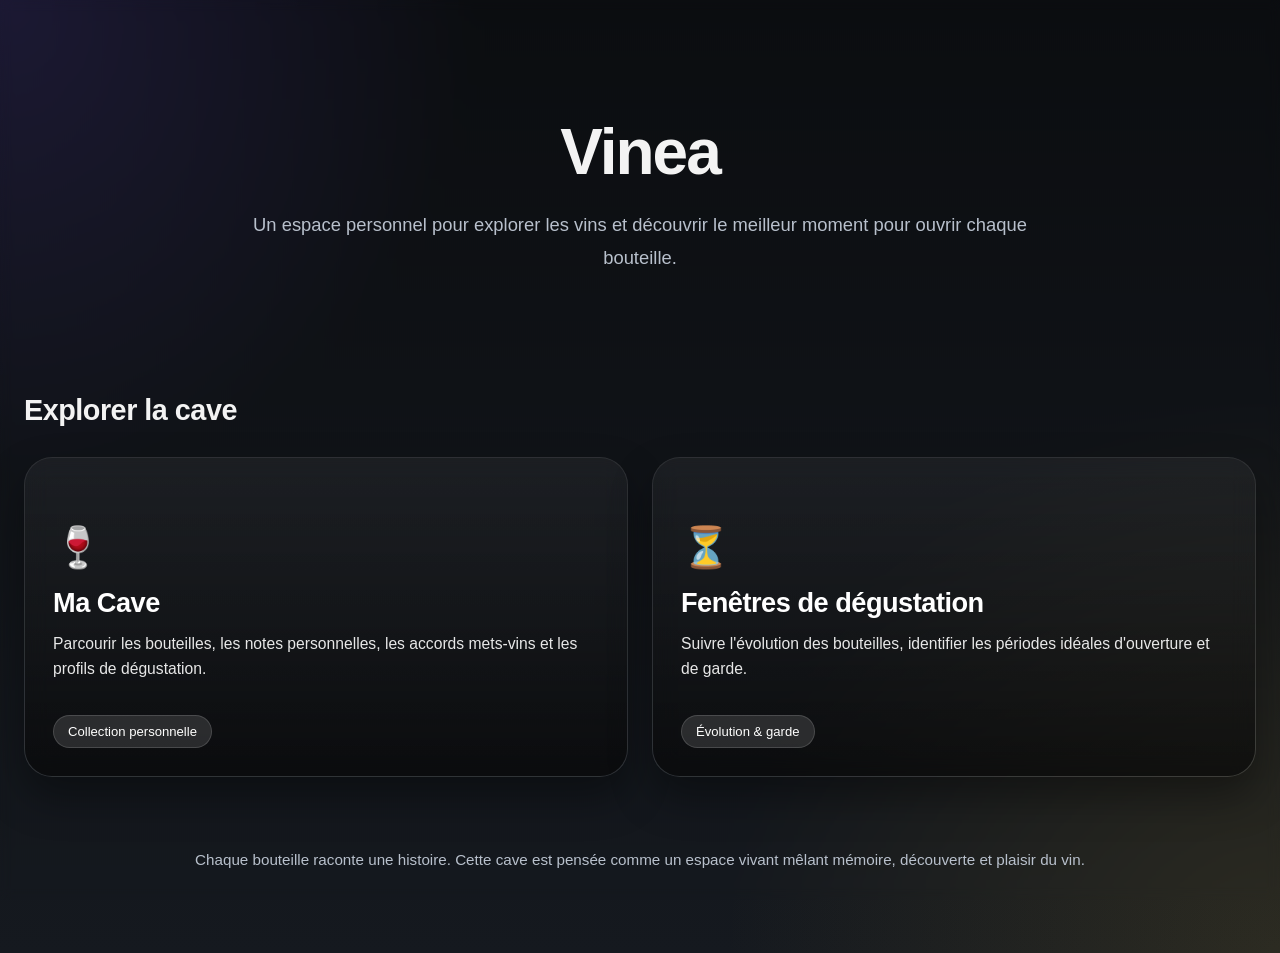
==== index.html @ 3aebd847 "Update index.html" ====
<!DOCTYPE html>
<html lang="fr">
<head>
  <meta charset="UTF-8" />
  <meta name="viewport" content="width=device-width, initial-scale=1.0" />
  <title>Accueil - Ma Cave</title>

  <style>
    :root {
      --bg: #0d0f12;
      --card: rgba(255,255,255,0.05);
      --border: rgba(255,255,255,0.08);
      --text: #f3f3f3;
      --muted: #b8c0cc;
      --gold: #d4af37;
      --shadow: rgba(0,0,0,0.35);
    }

    * {
      box-sizing: border-box;
    }

    body {
      margin: 0;
      font-family: Inter, Arial, sans-serif;
      background:
        radial-gradient(circle at top left, rgba(122, 92, 255, 0.15), transparent 30%),
        radial-gradient(circle at bottom right, rgba(212, 175, 55, 0.12), transparent 35%),
        linear-gradient(180deg, #0b0d10 0%, #15191f 100%);
      color: var(--text);
      min-height: 100vh;
      overflow-x: hidden;
    }

    .overlay {
      position: fixed;
      inset: 0;
      background: url('https://images.unsplash.com/photo-1516594915697-87eb3b1c14ea?q=80&w=1600&auto=format&fit=crop') center/cover;
      opacity: 0.08;
      z-index: -2;
    }

    .blur {
      position: fixed;
      inset: 0;
      backdrop-filter: blur(6px);
      z-index: -1;
    }

    .container {
      max-width: 1400px;
      margin: auto;
      padding: 40px 24px 80px;
    }

    .hero {
      text-align: center;
      padding: 80px 20px 50px;
    }

    .hero h1 {
      margin: 0;
      font-size: 4rem;
      font-weight: 800;
      letter-spacing: -2px;
      line-height: 1;
    }

    .hero h1 span {
      color: var(--gold);
    }

    .hero p {
      margin: 24px auto 0;
      max-width: 850px;
      color: var(--muted);
      font-size: 1.15rem;
      line-height: 1.8;
    }

    .stats {
      display: flex;
      justify-content: center;
      gap: 18px;
      flex-wrap: wrap;
      margin-top: 35px;
    }

    .stat-card {
      background: rgba(255,255,255,0.04);
      border: 1px solid var(--border);
      padding: 18px 24px;
      border-radius: 18px;
      min-width: 150px;
      backdrop-filter: blur(8px);
      box-shadow: 0 10px 30px var(--shadow);
    }

    .stat-number {
      font-size: 1.8rem;
      font-weight: 700;
      color: white;
    }

    .stat-label {
      margin-top: 6px;
      color: var(--muted);
      font-size: 0.92rem;
    }

    .section-title {
      margin: 70px 0 30px;
      font-size: 1.8rem;
      font-weight: 700;
      letter-spacing: -0.5px;
    }

    .cards-grid {
      display: grid;
      grid-template-columns: repeat(auto-fit, minmax(280px, 1fr));
      gap: 24px;
    }

    .card {
      position: relative;
      overflow: hidden;
      border-radius: 28px;
      padding: 28px;
      min-height: 320px;
      background: rgba(255,255,255,0.05);
      border: 1px solid rgba(255,255,255,0.08);
      backdrop-filter: blur(12px);
      text-decoration: none;
      color: white;
      transition: transform 0.25s ease, border 0.25s ease;
      box-shadow: 0 20px 40px rgba(0,0,0,0.35);
    }

    .card:hover {
      transform: translateY(-6px);
      border-color: rgba(212, 175, 55, 0.35);
    }

    .card::before {
      content: "";
      position: absolute;
      inset: 0;
      background: linear-gradient(180deg, transparent 0%, rgba(0,0,0,0.65) 100%);
      z-index: 1;
    }

    .card-image {
      position: absolute;
      inset: 0;
      background-size: cover;
      background-position: center;
      opacity: 0.75;
      transition: transform 0.4s ease;
    }

    .card:hover .card-image {
      transform: scale(1.05);
    }

    .card-content {
      position: relative;
      z-index: 2;
      height: 100%;
      display: flex;
      flex-direction: column;
      justify-content: flex-end;
    }

    .card-icon {
      font-size: 2.5rem;
      margin-bottom: 16px;
    }

    .card h2 {
      margin: 0;
      font-size: 1.7rem;
      font-weight: 700;
      letter-spacing: -0.5px;
    }

    .card p {
      margin-top: 12px;
      color: rgba(255,255,255,0.9);
      line-height: 1.6;
      font-size: 0.98rem;
    }

    .card-tag {
      display: inline-block;
      margin-top: 18px;
      padding: 8px 14px;
      border-radius: 999px;
      background: rgba(255,255,255,0.12);
      border: 1px solid rgba(255,255,255,0.15);
      font-size: 0.82rem;
      width: fit-content;
    }

    .footer {
      margin-top: 70px;
      text-align: center;
      color: var(--muted);
      font-size: 0.95rem;
      line-height: 1.7;
    }

    @media (max-width: 768px) {
      .hero {
        padding-top: 50px;
      }

      .hero h1 {
        font-size: 2.7rem;
      }

      .hero p {
        font-size: 1rem;
      }

      .card {
        min-height: 280px;
      }
    }
  </style>
</head>

<body>
  <div class="overlay"></div>
  <div class="blur"></div>

  <div class="container">
    <section class="hero">
      <h1>Vinea</span></h1>

      <p>
        Un espace personnel pour explorer les vins et découvrir le meilleur moment pour ouvrir chaque bouteille.
      </p>

    </section>

    <h2 class="section-title">Explorer la cave</h2>

    <section class="cards-grid">

      <a href="Ma cave.html" class="card">
        <div class="card-image" style="background-image: url('https://images.unsplash.com/photo-1510812431401-41d2bd2722f3?q=80&w=1400&auto=format&fit=crop');"></div>

        <div class="card-content">
          <div class="card-icon">🍷</div>
          <h2>Ma Cave</h2>
          <p>
            Parcourir les bouteilles, les notes personnelles,
            les accords mets-vins et les profils de dégustation.
          </p>

          <div class="card-tag">Collection personnelle</div>
        </div>
      </a>

      <a href="fenetrededégustation.html" class="card">
        <div class="card-image" style="background-image: url('https://images.unsplash.com/photo-1514362545857-3bc16c4c7d1b?q=80&w=1400&auto=format&fit=crop');"></div>

        <div class="card-content">
          <div class="card-icon">⏳</div>
          <h2>Fenêtres de dégustation</h2>
          <p>
            Suivre l'évolution des bouteilles,
            identifier les périodes idéales d'ouverture et de garde.
          </p>

          <div class="card-tag">Évolution & garde</div>
        </div>
      </a>

    </section>

    <div class="footer">
      Chaque bouteille raconte une histoire.
      Cette cave est pensée comme un espace vivant mêlant mémoire,
      découverte et plaisir du vin.
    </div>
  </div>
</body>
</html>
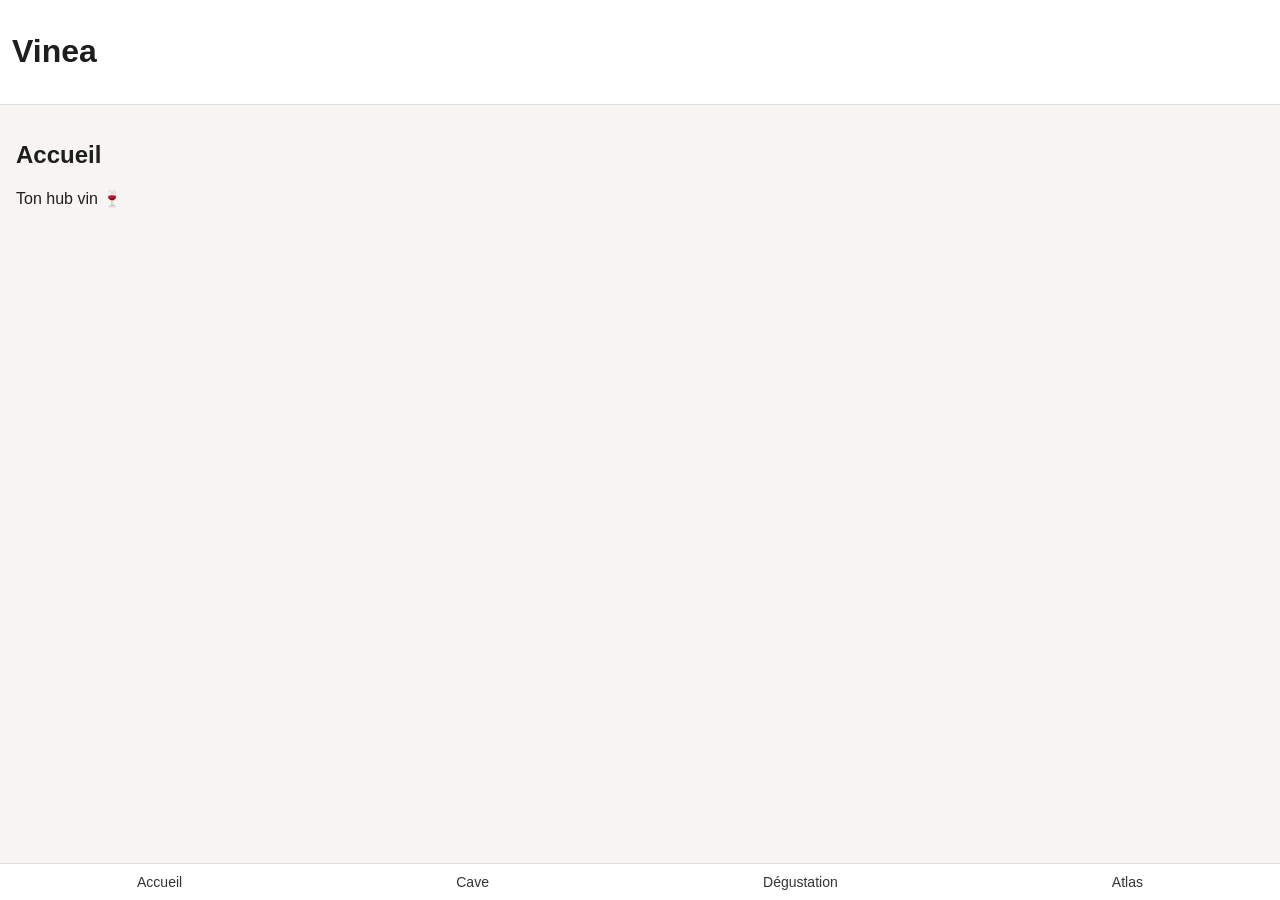
==== commit 651c35ef: "Revert "Update index.html" This reverts commit 3aebd847d71711c5d63f0c08a8d452db7e238798." ====
--- a/index.html
+++ b/index.html
@@ -2,288 +2,28 @@
 <html lang="fr">
 <head>
   <meta charset="UTF-8" />
-  <meta name="viewport" content="width=device-width, initial-scale=1.0" />
-  <title>Accueil - Ma Cave</title>
+  <meta name="viewport" content="width=device-width, initial-scale=1.0"/>
+  <title>Vinea</title>
+  <link rel="stylesheet" href="css/style.css">
+</head>
+<body>
 
-  <style>
-    :root {
-      --bg: #0d0f12;
-      --card: rgba(255,255,255,0.05);
-      --border: rgba(255,255,255,0.08);
-      --text: #f3f3f3;
-      --muted: #b8c0cc;
-      --gold: #d4af37;
-      --shadow: rgba(0,0,0,0.35);
-    }
+<header class="topbar">
+  <h1>Vinea</h1>
+</header>
 
-    * {
-      box-sizing: border-box;
-    }
+<nav class="bottom-nav">
+  <a href="index.html">Accueil</a>
+  <a href="cave.html">Cave</a>
+  <a href="degustation.html">Dégustation</a>
+  <a href="atlas/index.html">Atlas</a>
+</nav>
 
-    body {
-      margin: 0;
-      font-family: Inter, Arial, sans-serif;
-      background:
-        radial-gradient(circle at top left, rgba(122, 92, 255, 0.15), transparent 30%),
-        radial-gradient(circle at bottom right, rgba(212, 175, 55, 0.12), transparent 35%),
-        linear-gradient(180deg, #0b0d10 0%, #15191f 100%);
-      color: var(--text);
-      min-height: 100vh;
-      overflow-x: hidden;
-    }
+<main>
+  <h2>Accueil</h2>
+  <p>Ton hub vin 🍷</p>
+</main>
 
-    .overlay {
-      position: fixed;
-      inset: 0;
-      background: url('https://images.unsplash.com/photo-1516594915697-87eb3b1c14ea?q=80&w=1600&auto=format&fit=crop') center/cover;
-      opacity: 0.08;
-      z-index: -2;
-    }
-
-    .blur {
-      position: fixed;
-      inset: 0;
-      backdrop-filter: blur(6px);
-      z-index: -1;
-    }
-
-    .container {
-      max-width: 1400px;
-      margin: auto;
-      padding: 40px 24px 80px;
-    }
-
-    .hero {
-      text-align: center;
-      padding: 80px 20px 50px;
-    }
-
-    .hero h1 {
-      margin: 0;
-      font-size: 4rem;
-      font-weight: 800;
-      letter-spacing: -2px;
-      line-height: 1;
-    }
-
-    .hero h1 span {
-      color: var(--gold);
-    }
-
-    .hero p {
-      margin: 24px auto 0;
-      max-width: 850px;
-      color: var(--muted);
-      font-size: 1.15rem;
-      line-height: 1.8;
-    }
-
-    .stats {
-      display: flex;
-      justify-content: center;
-      gap: 18px;
-      flex-wrap: wrap;
-      margin-top: 35px;
-    }
-
-    .stat-card {
-      background: rgba(255,255,255,0.04);
-      border: 1px solid var(--border);
-      padding: 18px 24px;
-      border-radius: 18px;
-      min-width: 150px;
-      backdrop-filter: blur(8px);
-      box-shadow: 0 10px 30px var(--shadow);
-    }
-
-    .stat-number {
-      font-size: 1.8rem;
-      font-weight: 700;
-      color: white;
-    }
-
-    .stat-label {
-      margin-top: 6px;
-      color: var(--muted);
-      font-size: 0.92rem;
-    }
-
-    .section-title {
-      margin: 70px 0 30px;
-      font-size: 1.8rem;
-      font-weight: 700;
-      letter-spacing: -0.5px;
-    }
-
-    .cards-grid {
-      display: grid;
-      grid-template-columns: repeat(auto-fit, minmax(280px, 1fr));
-      gap: 24px;
-    }
-
-    .card {
-      position: relative;
-      overflow: hidden;
-      border-radius: 28px;
-      padding: 28px;
-      min-height: 320px;
-      background: rgba(255,255,255,0.05);
-      border: 1px solid rgba(255,255,255,0.08);
-      backdrop-filter: blur(12px);
-      text-decoration: none;
-      color: white;
-      transition: transform 0.25s ease, border 0.25s ease;
-      box-shadow: 0 20px 40px rgba(0,0,0,0.35);
-    }
-
-    .card:hover {
-      transform: translateY(-6px);
-      border-color: rgba(212, 175, 55, 0.35);
-    }
-
-    .card::before {
-      content: "";
-      position: absolute;
-      inset: 0;
-      background: linear-gradient(180deg, transparent 0%, rgba(0,0,0,0.65) 100%);
-      z-index: 1;
-    }
-
-    .card-image {
-      position: absolute;
-      inset: 0;
-      background-size: cover;
-      background-position: center;
-      opacity: 0.75;
-      transition: transform 0.4s ease;
-    }
-
-    .card:hover .card-image {
-      transform: scale(1.05);
-    }
-
-    .card-content {
-      position: relative;
-      z-index: 2;
-      height: 100%;
-      display: flex;
-      flex-direction: column;
-      justify-content: flex-end;
-    }
-
-    .card-icon {
-      font-size: 2.5rem;
-      margin-bottom: 16px;
-    }
-
-    .card h2 {
-      margin: 0;
-      font-size: 1.7rem;
-      font-weight: 700;
-      letter-spacing: -0.5px;
-    }
-
-    .card p {
-      margin-top: 12px;
-      color: rgba(255,255,255,0.9);
-      line-height: 1.6;
-      font-size: 0.98rem;
-    }
-
-    .card-tag {
-      display: inline-block;
-      margin-top: 18px;
-      padding: 8px 14px;
-      border-radius: 999px;
-      background: rgba(255,255,255,0.12);
-      border: 1px solid rgba(255,255,255,0.15);
-      font-size: 0.82rem;
-      width: fit-content;
-    }
-
-    .footer {
-      margin-top: 70px;
-      text-align: center;
-      color: var(--muted);
-      font-size: 0.95rem;
-      line-height: 1.7;
-    }
-
-    @media (max-width: 768px) {
-      .hero {
-        padding-top: 50px;
-      }
-
-      .hero h1 {
-        font-size: 2.7rem;
-      }
-
-      .hero p {
-        font-size: 1rem;
-      }
-
-      .card {
-        min-height: 280px;
-      }
-    }
-  </style>
-</head>
-
-<body>
-  <div class="overlay"></div>
-  <div class="blur"></div>
-
-  <div class="container">
-    <section class="hero">
-      <h1>Vinea</span></h1>
-
-      <p>
-        Un espace personnel pour explorer les vins et découvrir le meilleur moment pour ouvrir chaque bouteille.
-      </p>
-
-    </section>
-
-    <h2 class="section-title">Explorer la cave</h2>
-
-    <section class="cards-grid">
-
-      <a href="Ma cave.html" class="card">
-        <div class="card-image" style="background-image: url('https://images.unsplash.com/photo-1510812431401-41d2bd2722f3?q=80&w=1400&auto=format&fit=crop');"></div>
-
-        <div class="card-content">
-          <div class="card-icon">🍷</div>
-          <h2>Ma Cave</h2>
-          <p>
-            Parcourir les bouteilles, les notes personnelles,
-            les accords mets-vins et les profils de dégustation.
-          </p>
-
-          <div class="card-tag">Collection personnelle</div>
-        </div>
-      </a>
-
-      <a href="fenetrededégustation.html" class="card">
-        <div class="card-image" style="background-image: url('https://images.unsplash.com/photo-1514362545857-3bc16c4c7d1b?q=80&w=1400&auto=format&fit=crop');"></div>
-
-        <div class="card-content">
-          <div class="card-icon">⏳</div>
-          <h2>Fenêtres de dégustation</h2>
-          <p>
-            Suivre l'évolution des bouteilles,
-            identifier les périodes idéales d'ouverture et de garde.
-          </p>
-
-          <div class="card-tag">Évolution & garde</div>
-        </div>
-      </a>
-
-    </section>
-
-    <div class="footer">
-      Chaque bouteille raconte une histoire.
-      Cette cave est pensée comme un espace vivant mêlant mémoire,
-      découverte et plaisir du vin.
-    </div>
-  </div>
+<script src="js/app.js"></script>
 </body>
 </html>
--- a/css/style.css
+++ b/css/style.css
@@ -0,0 +1,42 @@
+body {
+  margin: 0;
+  font-family: Arial, sans-serif;
+  background: #f7f5f2;
+  color: #1e1e1e;
+  body.home { background: #f7f5f2; }
+body.cave { background: #f3f6f9; }
+body.degustation { background: #f8f3f0; }
+body.atlas { background: #f0f4f1; }
+}
+
+.topbar {
+  padding: 12px;
+  background: white;
+  border-bottom: 1px solid #ddd;
+  position: sticky;
+  top: 0;
+}
+
+main {
+  padding: 16px;
+  padding-bottom: 80px;
+}
+
+/* navigation mobile */
+.bottom-nav {
+  position: fixed;
+  bottom: 0;
+  left: 0;
+  right: 0;
+  background: white;
+  display: flex;
+  justify-content: space-around;
+  padding: 10px 0;
+  border-top: 1px solid #ddd;
+}
+
+.bottom-nav a {
+  text-decoration: none;
+  color: #333;
+  font-size: 14px;
+}
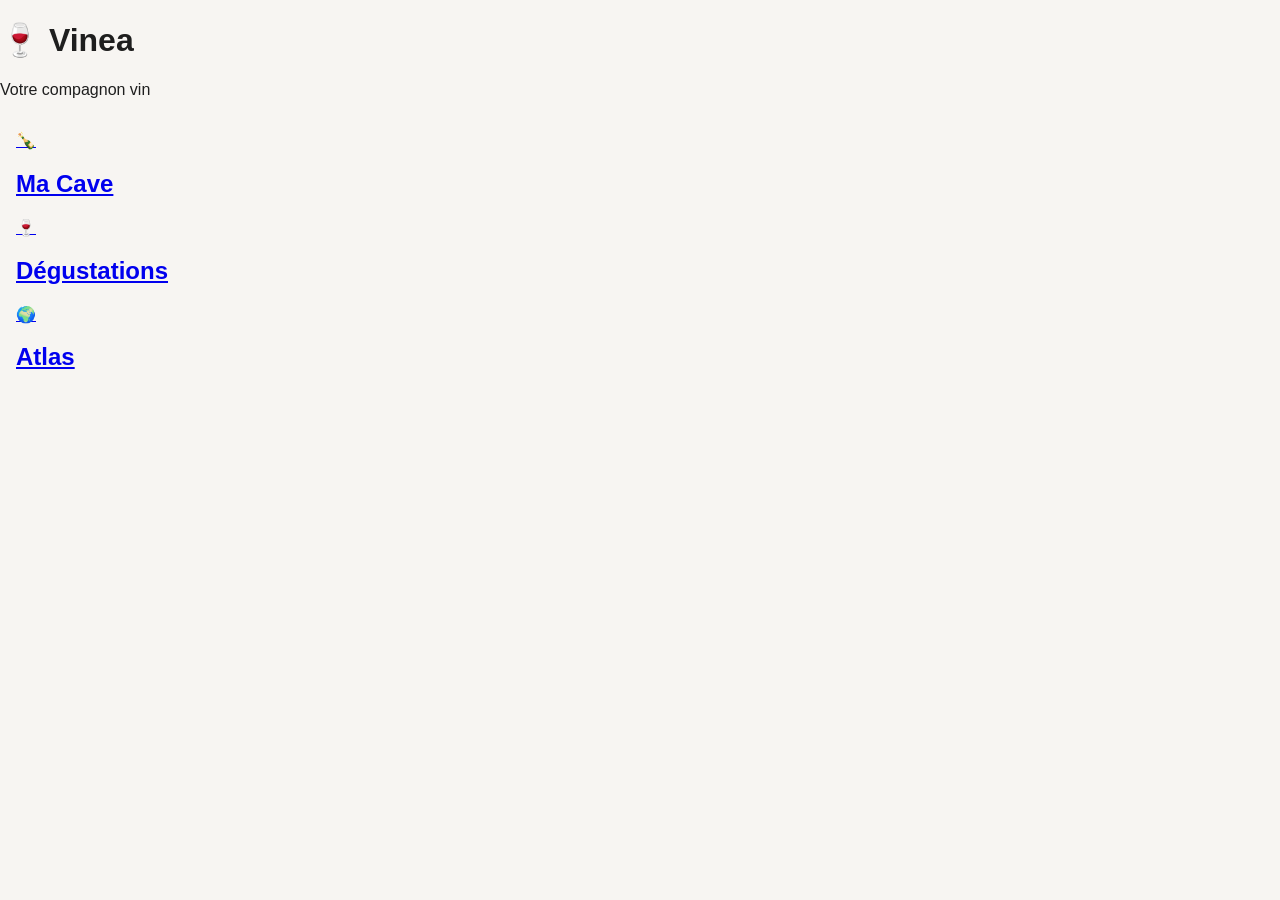
==== commit f916258d: "Update index.html" ====
--- a/index.html
+++ b/index.html
@@ -1,29 +1,49 @@
 <!DOCTYPE html>
 <html lang="fr">
 <head>
-  <meta charset="UTF-8" />
-  <meta name="viewport" content="width=device-width, initial-scale=1.0"/>
+  <meta charset="UTF-8">
+  <meta name="viewport" content="width=device-width, initial-scale=1.0">
   <title>Vinea</title>
   <link rel="stylesheet" href="css/style.css">
 </head>
 <body>
 
-<header class="topbar">
-  <h1>Vinea</h1>
-</header>
+<div class="home-container">
 
-<nav class="bottom-nav">
-  <a href="index.html">Accueil</a>
-  <a href="cave.html">Cave</a>
-  <a href="degustation.html">Dégustation</a>
-  <a href="atlas/index.html">Atlas</a>
-</nav>
+    <header class="hero">
+        <h1>🍷 Vinea</h1>
+        <p>Votre compagnon vin</p>
+    </header>
 
-<main>
-  <h2>Accueil</h2>
-  <p>Ton hub vin 🍷</p>
-</main>
+    <main class="menu-cards">
 
-<script src="js/app.js"></script>
+        <a href="cave.html" class="card cave">
+            <div class="overlay"></div>
+            <div class="content">
+                <span>🍾</span>
+                <h2>Ma Cave</h2>
+            </div>
+        </a>
+
+        <a href="degustation.html" class="card degustation">
+            <div class="overlay"></div>
+            <div class="content">
+                <span>🍷</span>
+                <h2>Dégustations</h2>
+            </div>
+        </a>
+
+        <a href="atlas/index.html" class="card atlas">
+            <div class="overlay"></div>
+            <div class="content">
+                <span>🌍</span>
+                <h2>Atlas</h2>
+            </div>
+        </a>
+
+    </main>
+
+</div>
+
 </body>
-</html>
+</html>
--- a/css/style.css
+++ b/css/style.css
@@ -3,10 +3,6 @@
   font-family: Arial, sans-serif;
   background: #f7f5f2;
   color: #1e1e1e;
-  body.home { background: #f7f5f2; }
-body.cave { background: #f3f6f9; }
-body.degustation { background: #f8f3f0; }
-body.atlas { background: #f0f4f1; }
 }
 
 .topbar {
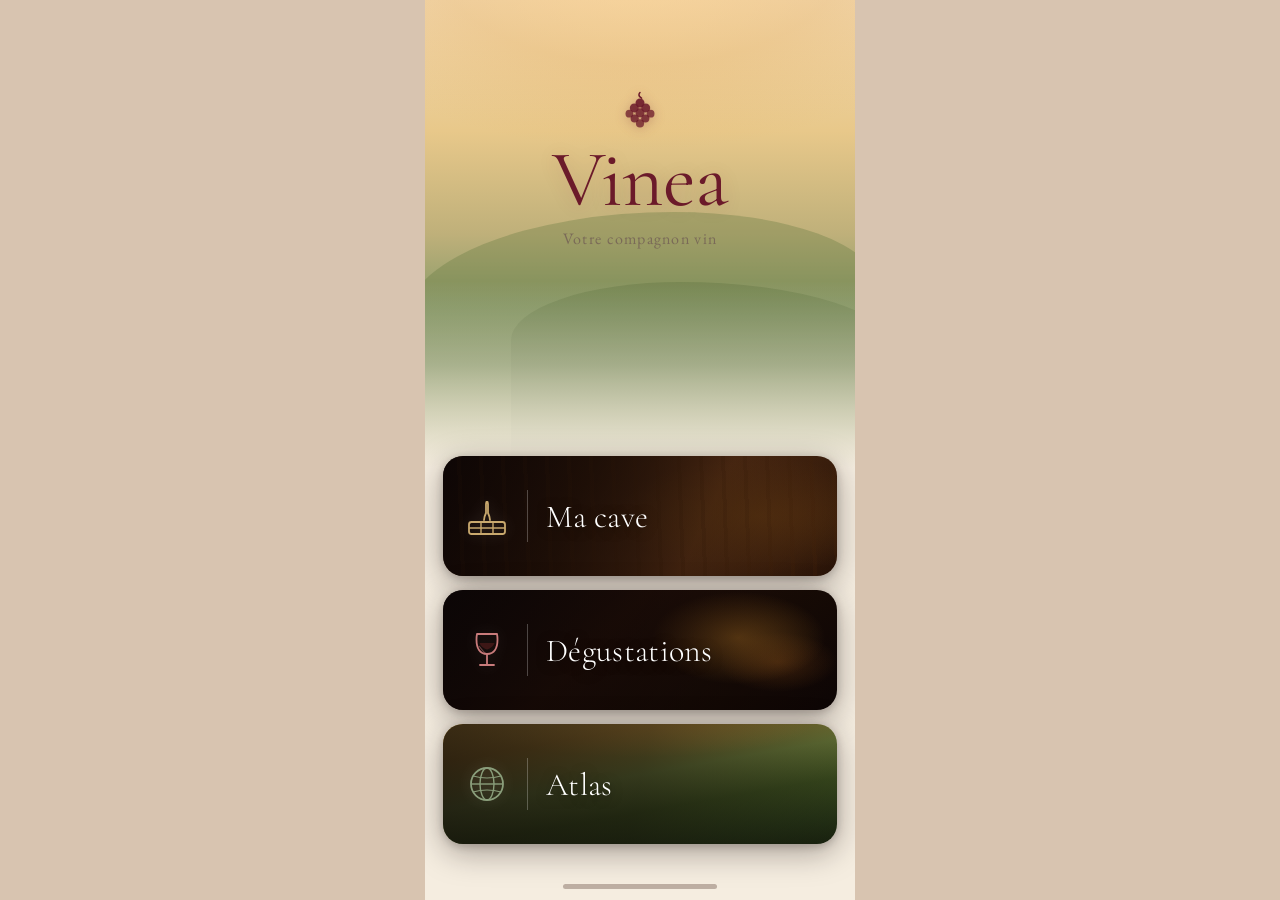
==== commit 5ff39fa5: "Rename vinea.html to index.html" ====
--- a/index.html
+++ b/index.html
@@ -1,49 +1,420 @@
 <!DOCTYPE html>
 <html lang="fr">
 <head>
-  <meta charset="UTF-8">
-  <meta name="viewport" content="width=device-width, initial-scale=1.0">
-  <title>Vinea</title>
-  <link rel="stylesheet" href="css/style.css">
+  <meta charset="UTF-8" />
+  <meta name="viewport" content="width=device-width, initial-scale=1.0, maximum-scale=1.0" />
+  <title>Vinea – Votre compagnon vin</title>
+  <link rel="preconnect" href="https://fonts.googleapis.com" />
+  <link rel="preconnect" href="https://fonts.gstatic.com" crossorigin />
+  <link href="https://fonts.googleapis.com/css2?family=Cormorant+Garamond:ital,wght@0,300;0,400;0,600;1,300;1,400&family=EB+Garamond:wght@400;500&display=swap" rel="stylesheet" />
+
+  <style>
+    *, *::before, *::after {
+      box-sizing: border-box;
+      margin: 0;
+      padding: 0;
+    }
+
+    :root {
+      --burgundy:   #6B1A2A;
+      --burgundy-light: #8B2540;
+      --gold:       #C9A96E;
+      --rose:       #C97B7B;
+      --sage:       #8A9E7B;
+      --cream:      #F5EDE0;
+      --dark:       #1A0D0D;
+      --card-bg:    rgba(20, 10, 10, 0.82);
+    }
+
+    html, body {
+      height: 100%;
+      font-family: 'EB Garamond', Georgia, serif;
+      background: var(--cream);
+      overflow-x: hidden;
+    }
+
+    /* ── PHONE WRAPPER (desktop centering) ── */
+    body {
+      display: flex;
+      justify-content: center;
+      align-items: flex-start;
+      background: #d8c4b0;
+      min-height: 100vh;
+    }
+
+    .phone {
+      position: relative;
+      width: 100%;
+      max-width: 430px;
+      min-height: 100svh;
+      overflow: hidden;
+      background: var(--cream);
+    }
+
+    /* ── HERO BACKGROUND ── */
+    .hero {
+      position: relative;
+      width: 100%;
+      height: 52vh;
+      min-height: 280px;
+      overflow: hidden;
+    }
+
+    .hero-bg {
+      position: absolute;
+      inset: 0;
+      background:
+        /* warm gradient sky */
+        radial-gradient(ellipse 120% 60% at 50% -10%,
+          rgba(255,210,140,0.55) 0%,
+          rgba(230,170,90,0.25) 40%,
+          transparent 70%),
+        /* vineyard hills silhouette layer */
+        linear-gradient(
+          180deg,
+          #F2D9B0 0%,
+          #E8C88A 28%,
+          #BFB07A 50%,
+          #8B9C6A 65%,
+          #6E8550 78%,
+          #93A068 88%,
+          #B5BB7E 100%
+        );
+      animation: breathe 8s ease-in-out infinite alternate;
+    }
+
+    @keyframes breathe {
+      from { filter: brightness(1); }
+      to   { filter: brightness(1.05) saturate(1.08); }
+    }
+
+    /* rolling hill shapes */
+    .hero-bg::before {
+      content: '';
+      position: absolute;
+      bottom: -1px;
+      left: -5%;
+      width: 110%;
+      height: 55%;
+      background: rgba(100,120,65,0.35);
+      border-radius: 80% 60% 0 0 / 60% 40% 0 0;
+    }
+
+    .hero-bg::after {
+      content: '';
+      position: absolute;
+      bottom: -1px;
+      left: 20%;
+      width: 90%;
+      height: 40%;
+      background: rgba(80,100,50,0.28);
+      border-radius: 70% 90% 0 0 / 50% 60% 0 0;
+    }
+
+    /* fade into page */
+    .hero-fade {
+      position: absolute;
+      bottom: 0;
+      left: 0;
+      width: 100%;
+      height: 40%;
+      background: linear-gradient(to bottom, transparent, var(--cream));
+      pointer-events: none;
+    }
+
+    /* ── BRANDING ── */
+    .brand {
+      position: relative;
+      z-index: 2;
+      display: flex;
+      flex-direction: column;
+      align-items: center;
+      padding-top: 10vh;
+      gap: 6px;
+      animation: fadeDown 0.9s ease both;
+    }
+
+    @keyframes fadeDown {
+      from { opacity: 0; transform: translateY(-18px); }
+      to   { opacity: 1; transform: translateY(0); }
+    }
+
+    .grape-icon {
+      width: 44px;
+      height: 44px;
+      color: var(--burgundy);
+      filter: drop-shadow(0 2px 6px rgba(107,26,42,0.3));
+    }
+
+    .brand-name {
+      font-family: 'Cormorant Garamond', Georgia, serif;
+      font-size: clamp(3.2rem, 13vw, 5rem);
+      font-weight: 400;
+      color: var(--burgundy);
+      letter-spacing: -0.01em;
+      line-height: 1;
+      text-shadow: 0 2px 20px rgba(107,26,42,0.15);
+    }
+
+    .brand-sub {
+      font-family: 'EB Garamond', Georgia, serif;
+      font-size: clamp(0.85rem, 3.5vw, 1rem);
+      font-weight: 400;
+      color: #7A6A58;
+      letter-spacing: 0.08em;
+      margin-top: 2px;
+    }
+
+    /* ── CARDS SECTION ── */
+    .cards {
+      position: relative;
+      z-index: 3;
+      padding: 8px 18px 40px;
+      display: flex;
+      flex-direction: column;
+      gap: 14px;
+      margin-top: -20px;
+    }
+
+    .card {
+      position: relative;
+      border-radius: 20px;
+      overflow: hidden;
+      height: 120px;
+      cursor: pointer;
+      transform: translateY(30px);
+      opacity: 0;
+      animation: slideUp 0.7s ease forwards;
+      box-shadow:
+        0 8px 32px rgba(20,8,8,0.35),
+        0 2px 8px rgba(20,8,8,0.2);
+      transition: transform 0.25s ease, box-shadow 0.25s ease;
+    }
+
+    .card:nth-child(1) { animation-delay: 0.25s; }
+    .card:nth-child(2) { animation-delay: 0.4s; }
+    .card:nth-child(3) { animation-delay: 0.55s; }
+
+    @keyframes slideUp {
+      to { opacity: 1; transform: translateY(0); }
+    }
+
+    .card:active {
+      transform: scale(0.97);
+      box-shadow: 0 4px 16px rgba(20,8,8,0.45);
+    }
+
+    /* photo-like atmospheric backgrounds */
+    .card-bg {
+      position: absolute;
+      inset: 0;
+      background-size: cover;
+      background-position: center;
+      transition: transform 0.5s ease;
+    }
+    .card:hover .card-bg { transform: scale(1.04); }
+
+    /* card 1 – cave/cellar: dark warm bottles */
+    .card-1 .card-bg {
+      background:
+        radial-gradient(ellipse 60% 80% at 80% 50%, rgba(120,70,20,0.6) 0%, transparent 60%),
+        linear-gradient(115deg, #1A0A05 0%, #3D1E0A 35%, #6B3A18 65%, #2C1508 100%);
+    }
+    .card-1 .card-bg::after {
+      content: '';
+      position: absolute;
+      inset: 0;
+      background: repeating-linear-gradient(
+        88deg,
+        transparent 0px, transparent 18px,
+        rgba(80,40,10,0.25) 18px, rgba(80,40,10,0.25) 22px
+      );
+    }
+
+    /* card 2 – dégustations: candlelit ambiance */
+    .card-2 .card-bg {
+      background:
+        radial-gradient(ellipse 40% 70% at 75% 40%, rgba(200,130,40,0.55) 0%, transparent 55%),
+        radial-gradient(ellipse 30% 50% at 85% 60%, rgba(180,100,30,0.35) 0%, transparent 50%),
+        linear-gradient(135deg, #100808 0%, #2A1208 40%, #1A0C05 70%, #0D0505 100%);
+    }
+
+    /* card 3 – atlas: vineyard landscape dusk */
+    .card-3 .card-bg {
+      background:
+        radial-gradient(ellipse 80% 50% at 50% 0%, rgba(200,155,70,0.5) 0%, transparent 55%),
+        linear-gradient(170deg, #C49A40 0%, #9B7A30 20%, #6A7A3A 45%, #3D5020 65%, #283818 85%, #1A2510 100%);
+    }
+
+    /* dark overlay for text legibility */
+    .card-overlay {
+      position: absolute;
+      inset: 0;
+      background: linear-gradient(
+        100deg,
+        rgba(10,5,5,0.75) 0%,
+        rgba(10,5,5,0.55) 50%,
+        rgba(10,5,5,0.15) 100%
+      );
+    }
+
+    /* card content */
+    .card-content {
+      position: relative;
+      z-index: 2;
+      display: flex;
+      align-items: center;
+      height: 100%;
+      padding: 0 22px;
+      gap: 18px;
+    }
+
+    .card-icon {
+      width: 44px;
+      height: 44px;
+      flex-shrink: 0;
+      filter: drop-shadow(0 0 8px rgba(255,255,255,0.15));
+    }
+
+    .card-divider {
+      width: 1px;
+      height: 52px;
+      background: rgba(255,255,255,0.25);
+      flex-shrink: 0;
+    }
+
+    .card-label {
+      font-family: 'Cormorant Garamond', Georgia, serif;
+      font-size: clamp(1.6rem, 6vw, 2rem);
+      font-weight: 300;
+      color: #fff;
+      letter-spacing: 0.01em;
+      text-shadow: 0 2px 12px rgba(0,0,0,0.5);
+    }
+
+    /* ── HOME INDICATOR ── */
+    .home-bar {
+      position: relative;
+      z-index: 10;
+      width: 100%;
+      display: flex;
+      justify-content: center;
+      padding-bottom: 10px;
+    }
+    .home-bar span {
+      display: block;
+      width: 36%;
+      height: 5px;
+      border-radius: 3px;
+      background: rgba(60,30,20,0.3);
+    }
+
+    /* ── RESPONSIVE: full-bleed on real mobile ── */
+    @media (max-width: 430px) {
+      body { background: var(--cream); }
+      .phone { max-width: 100%; }
+    }
+  </style>
 </head>
 <body>
-
-<div class="home-container">
-
-    <header class="hero">
-        <h1>🍷 Vinea</h1>
-        <p>Votre compagnon vin</p>
-    </header>
-
-    <main class="menu-cards">
-
-        <a href="cave.html" class="card cave">
-            <div class="overlay"></div>
-            <div class="content">
-                <span>🍾</span>
-                <h2>Ma Cave</h2>
-            </div>
-        </a>
-
-        <a href="degustation.html" class="card degustation">
-            <div class="overlay"></div>
-            <div class="content">
-                <span>🍷</span>
-                <h2>Dégustations</h2>
-            </div>
-        </a>
-
-        <a href="atlas/index.html" class="card atlas">
-            <div class="overlay"></div>
-            <div class="content">
-                <span>🌍</span>
-                <h2>Atlas</h2>
-            </div>
-        </a>
-
-    </main>
+<div class="phone">
+
+  <!-- HERO -->
+  <div class="hero">
+    <div class="hero-bg"></div>
+    <div class="hero-fade"></div>
+
+    <!-- Branding -->
+    <div class="brand">
+      <!-- Grape SVG icon -->
+      <svg class="grape-icon" viewBox="0 0 48 54" fill="none" xmlns="http://www.w3.org/2000/svg">
+        <!-- stem -->
+        <path d="M24 3 C24 3, 20 7, 26 10" stroke="currentColor" stroke-width="1.8" stroke-linecap="round" fill="none"/>
+        <!-- grapes cluster -->
+        <circle cx="24" cy="16" r="5.5" fill="currentColor" opacity="0.9"/>
+        <circle cx="17" cy="22" r="5.5" fill="currentColor" opacity="0.85"/>
+        <circle cx="31" cy="22" r="5.5" fill="currentColor" opacity="0.85"/>
+        <circle cx="24" cy="28" r="5.5" fill="currentColor" opacity="0.8"/>
+        <circle cx="11" cy="29" r="4.8" fill="currentColor" opacity="0.75"/>
+        <circle cx="37" cy="29" r="4.8" fill="currentColor" opacity="0.75"/>
+        <circle cx="17.5" cy="35" r="5" fill="currentColor" opacity="0.8"/>
+        <circle cx="30.5" cy="35" r="5" fill="currentColor" opacity="0.8"/>
+        <circle cx="24" cy="41" r="5" fill="currentColor" opacity="0.75"/>
+      </svg>
+
+      <span class="brand-name">Vinea</span>
+      <span class="brand-sub">Votre compagnon vin</span>
+    </div>
+  </div>
+
+  <!-- CARDS -->
+  <div class="cards">
+
+    <!-- Ma cave -->
+    <div class="card card-1">
+      <div class="card-bg"></div>
+      <div class="card-overlay"></div>
+      <div class="card-content">
+        <!-- Wine crate / bottles icon -->
+        <svg class="card-icon" viewBox="0 0 44 44" fill="none" xmlns="http://www.w3.org/2000/svg">
+          <rect x="4" y="28" width="36" height="12" rx="2.5" stroke="#C9A96E" stroke-width="1.8"/>
+          <line x1="4" y1="34" x2="40" y2="34" stroke="#C9A96E" stroke-width="1.4"/>
+          <line x1="16" y1="28" x2="16" y2="40" stroke="#C9A96E" stroke-width="1.4"/>
+          <line x1="28" y1="28" x2="28" y2="40" stroke="#C9A96E" stroke-width="1.4"/>
+          <!-- bottle -->
+          <path d="M19 26 C19 23 20 21 21 19 L21 10 C21 9 22 8.5 22 8.5 C22 8.5 23 9 23 10 L23 19 C24 21 25 23 25 26"
+            stroke="#C9A96E" stroke-width="1.8" stroke-linecap="round" fill="none"/>
+          <rect x="20.5" y="7" width="3" height="3" rx="1" fill="#C9A96E"/>
+        </svg>
+        <div class="card-divider"></div>
+        <span class="card-label">Ma cave</span>
+      </div>
+    </div>
+
+    <!-- Dégustations -->
+    <div class="card card-2">
+      <div class="card-bg"></div>
+      <div class="card-overlay"></div>
+      <div class="card-content">
+        <!-- Wine glass icon -->
+        <svg class="card-icon" viewBox="0 0 44 44" fill="none" xmlns="http://www.w3.org/2000/svg">
+          <path d="M12 6 C12 6, 10 16, 14 22 C16 25, 20 26, 22 26 C24 26, 28 25, 30 22 C34 16, 32 6, 32 6 Z"
+            stroke="#C97B7B" stroke-width="1.8" fill="none" stroke-linejoin="round"/>
+          <path d="M14 18 C14 18, 20 26, 22 26" stroke="#C97B7B" stroke-width="1.2" opacity="0.5"/>
+          <line x1="22" y1="26" x2="22" y2="37" stroke="#C97B7B" stroke-width="1.8"/>
+          <line x1="15" y1="37" x2="29" y2="37" stroke="#C97B7B" stroke-width="1.8" stroke-linecap="round"/>
+          <!-- wine fill hint -->
+          <path d="M14.5 15 C14.5 15, 16 20, 22 21.5 C28 20, 29.5 15, 29.5 15"
+            fill="rgba(180,50,50,0.25)" stroke="none"/>
+        </svg>
+        <div class="card-divider"></div>
+        <span class="card-label">Dégustations</span>
+      </div>
+    </div>
+
+    <!-- Atlas -->
+    <div class="card card-3">
+      <div class="card-bg"></div>
+      <div class="card-overlay"></div>
+      <div class="card-content">
+        <!-- Globe / atlas icon -->
+        <svg class="card-icon" viewBox="0 0 44 44" fill="none" xmlns="http://www.w3.org/2000/svg">
+          <circle cx="22" cy="22" r="16" stroke="#8A9E7B" stroke-width="1.8"/>
+          <ellipse cx="22" cy="22" rx="7" ry="16" stroke="#8A9E7B" stroke-width="1.4"/>
+          <line x1="6" y1="22" x2="38" y2="22" stroke="#8A9E7B" stroke-width="1.4"/>
+          <path d="M8 14 Q22 18 36 14" stroke="#8A9E7B" stroke-width="1.2" fill="none"/>
+          <path d="M8 30 Q22 26 36 30" stroke="#8A9E7B" stroke-width="1.2" fill="none"/>
+        </svg>
+        <div class="card-divider"></div>
+        <span class="card-label">Atlas</span>
+      </div>
+    </div>
+
+  </div>
+
+  <!-- HOME INDICATOR -->
+  <div class="home-bar"><span></span></div>
 
 </div>
-
 </body>
-</html>+</html>
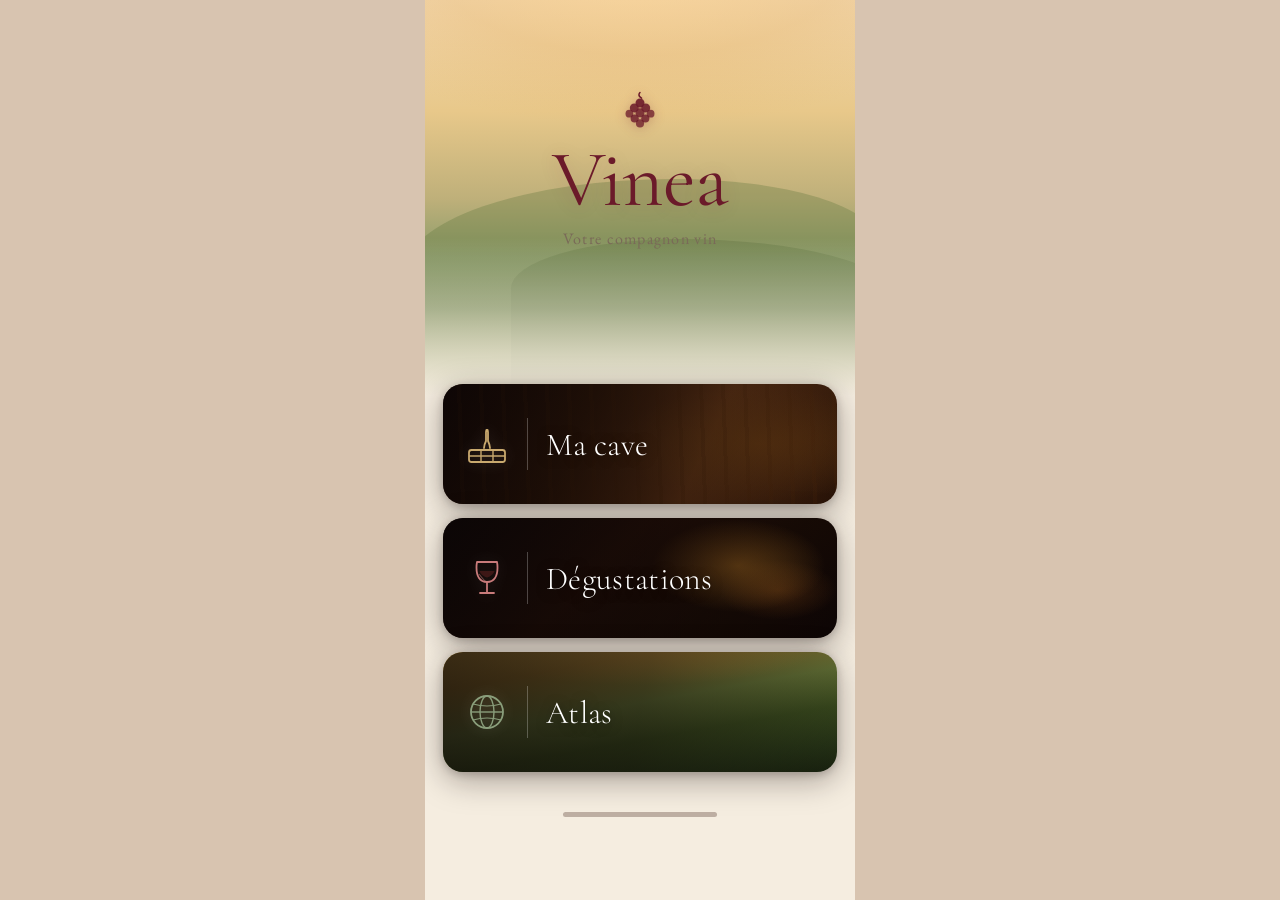
==== commit 273aac5a: "Update index.html" ====
--- a/index.html
+++ b/index.html
@@ -55,7 +55,7 @@
     .hero {
       position: relative;
       width: 100%;
-      height: 52vh;
+      height: 44vh;
       min-height: 280px;
       overflow: hidden;
     }
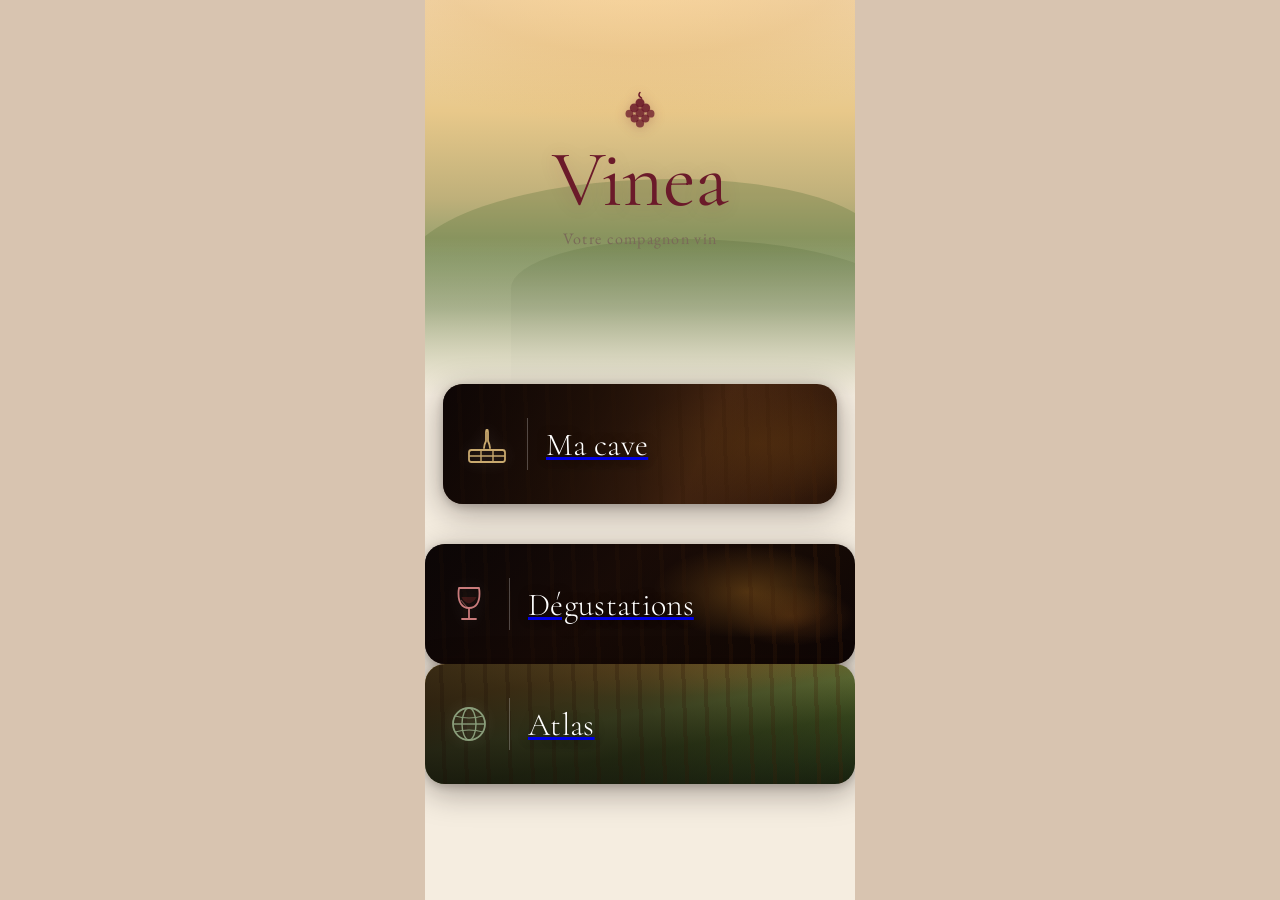
==== commit 923fa2ee: "Update index.html" ====
--- a/index.html
+++ b/index.html
@@ -351,7 +351,7 @@
   <div class="cards">
 
     <!-- Ma cave -->
-    <div class="card card-1">
+    <a href="cave.html" class="card card-1">
       <div class="card-bg"></div>
       <div class="card-overlay"></div>
       <div class="card-content">
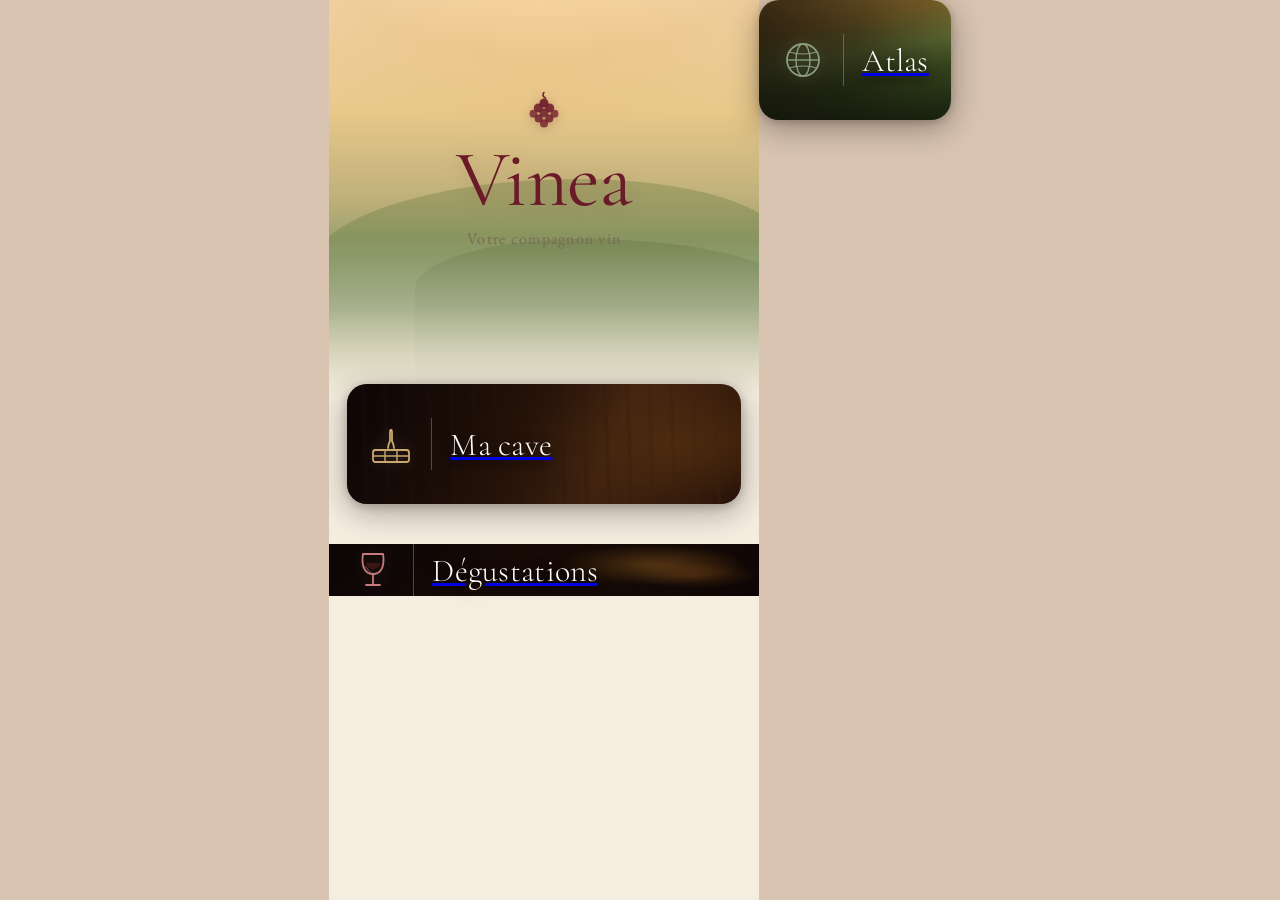
==== commit fa9431c8: "Update index.html" ====
--- a/index.html
+++ b/index.html
@@ -372,7 +372,7 @@
     </div>
 
     <!-- Dégustations -->
-    <div class="card card-2">
+    <a href="degustation.html" class="card card-2">
       <div class="card-bg"></div>
       <div class="card-overlay"></div>
       <div class="card-content">
@@ -393,7 +393,7 @@
     </div>
 
     <!-- Atlas -->
-    <div class="card card-3">
+    <a href="atlas.html" class="card card-3">
       <div class="card-bg"></div>
       <div class="card-overlay"></div>
       <div class="card-content">
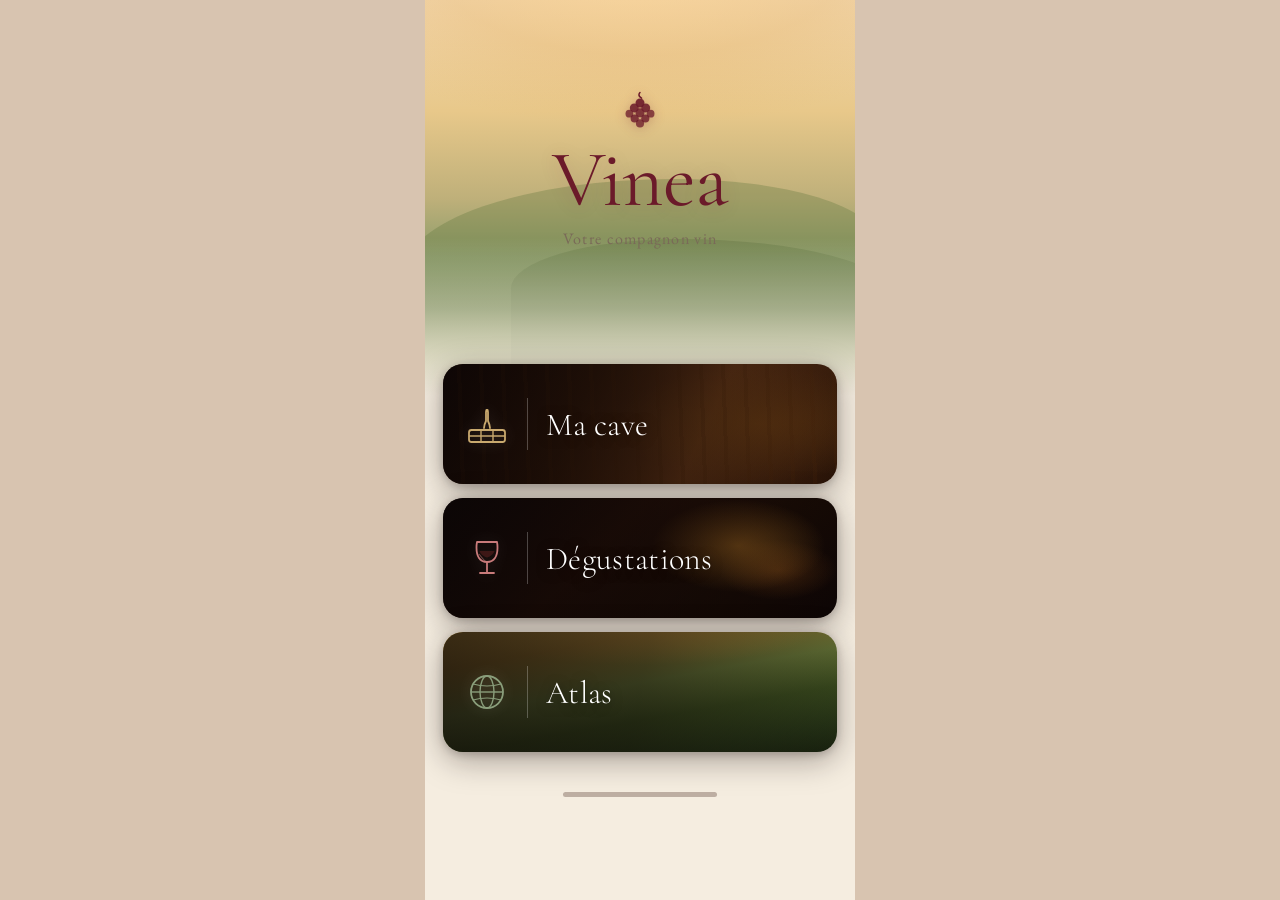
==== commit 1223fb09: "Update index.html" ====
--- a/index.html
+++ b/index.html
@@ -33,7 +33,6 @@
       overflow-x: hidden;
     }
 
-    /* ── PHONE WRAPPER (desktop centering) ── */
     body {
       display: flex;
       justify-content: center;
@@ -51,7 +50,6 @@
       background: var(--cream);
     }
 
-    /* ── HERO BACKGROUND ── */
     .hero {
       position: relative;
       width: 100%;
@@ -64,12 +62,10 @@
       position: absolute;
       inset: 0;
       background:
-        /* warm gradient sky */
         radial-gradient(ellipse 120% 60% at 50% -10%,
           rgba(255,210,140,0.55) 0%,
           rgba(230,170,90,0.25) 40%,
           transparent 70%),
-        /* vineyard hills silhouette layer */
         linear-gradient(
           180deg,
           #F2D9B0 0%,
@@ -88,7 +84,6 @@
       to   { filter: brightness(1.05) saturate(1.08); }
     }
 
-    /* rolling hill shapes */
     .hero-bg::before {
       content: '';
       position: absolute;
@@ -111,7 +106,6 @@
       border-radius: 70% 90% 0 0 / 50% 60% 0 0;
     }
 
-    /* fade into page */
     .hero-fade {
       position: absolute;
       bottom: 0;
@@ -122,7 +116,6 @@
       pointer-events: none;
     }
 
-    /* ── BRANDING ── */
     .brand {
       position: relative;
       z-index: 2;
@@ -165,7 +158,6 @@
       margin-top: 2px;
     }
 
-    /* ── CARDS SECTION ── */
     .cards {
       position: relative;
       z-index: 3;
@@ -173,7 +165,13 @@
       display: flex;
       flex-direction: column;
       gap: 14px;
-      margin-top: -20px;
+      margin-top: -40px;
+    }
+
+    /* Les cartes sont maintenant des <a>, on retire la décoration */
+    a.card {
+      display: block;
+      text-decoration: none;
     }
 
     .card {
@@ -204,7 +202,6 @@
       box-shadow: 0 4px 16px rgba(20,8,8,0.45);
     }
 
-    /* photo-like atmospheric backgrounds */
     .card-bg {
       position: absolute;
       inset: 0;
@@ -214,7 +211,6 @@
     }
     .card:hover .card-bg { transform: scale(1.04); }
 
-    /* card 1 – cave/cellar: dark warm bottles */
     .card-1 .card-bg {
       background:
         radial-gradient(ellipse 60% 80% at 80% 50%, rgba(120,70,20,0.6) 0%, transparent 60%),
@@ -231,7 +227,6 @@
       );
     }
 
-    /* card 2 – dégustations: candlelit ambiance */
     .card-2 .card-bg {
       background:
         radial-gradient(ellipse 40% 70% at 75% 40%, rgba(200,130,40,0.55) 0%, transparent 55%),
@@ -239,14 +234,12 @@
         linear-gradient(135deg, #100808 0%, #2A1208 40%, #1A0C05 70%, #0D0505 100%);
     }
 
-    /* card 3 – atlas: vineyard landscape dusk */
     .card-3 .card-bg {
       background:
         radial-gradient(ellipse 80% 50% at 50% 0%, rgba(200,155,70,0.5) 0%, transparent 55%),
         linear-gradient(170deg, #C49A40 0%, #9B7A30 20%, #6A7A3A 45%, #3D5020 65%, #283818 85%, #1A2510 100%);
     }
 
-    /* dark overlay for text legibility */
     .card-overlay {
       position: absolute;
       inset: 0;
@@ -258,7 +251,6 @@
       );
     }
 
-    /* card content */
     .card-content {
       position: relative;
       z-index: 2;
@@ -292,7 +284,6 @@
       text-shadow: 0 2px 12px rgba(0,0,0,0.5);
     }
 
-    /* ── HOME INDICATOR ── */
     .home-bar {
       position: relative;
       z-index: 10;
@@ -309,7 +300,6 @@
       background: rgba(60,30,20,0.3);
     }
 
-    /* ── RESPONSIVE: full-bleed on real mobile ── */
     @media (max-width: 430px) {
       body { background: var(--cream); }
       .phone { max-width: 100%; }
@@ -324,13 +314,9 @@
     <div class="hero-bg"></div>
     <div class="hero-fade"></div>
 
-    <!-- Branding -->
     <div class="brand">
-      <!-- Grape SVG icon -->
       <svg class="grape-icon" viewBox="0 0 48 54" fill="none" xmlns="http://www.w3.org/2000/svg">
-        <!-- stem -->
         <path d="M24 3 C24 3, 20 7, 26 10" stroke="currentColor" stroke-width="1.8" stroke-linecap="round" fill="none"/>
-        <!-- grapes cluster -->
         <circle cx="24" cy="16" r="5.5" fill="currentColor" opacity="0.9"/>
         <circle cx="17" cy="22" r="5.5" fill="currentColor" opacity="0.85"/>
         <circle cx="31" cy="22" r="5.5" fill="currentColor" opacity="0.85"/>
@@ -341,7 +327,6 @@
         <circle cx="30.5" cy="35" r="5" fill="currentColor" opacity="0.8"/>
         <circle cx="24" cy="41" r="5" fill="currentColor" opacity="0.75"/>
       </svg>
-
       <span class="brand-name">Vinea</span>
       <span class="brand-sub">Votre compagnon vin</span>
     </div>
@@ -355,13 +340,11 @@
       <div class="card-bg"></div>
       <div class="card-overlay"></div>
       <div class="card-content">
-        <!-- Wine crate / bottles icon -->
         <svg class="card-icon" viewBox="0 0 44 44" fill="none" xmlns="http://www.w3.org/2000/svg">
           <rect x="4" y="28" width="36" height="12" rx="2.5" stroke="#C9A96E" stroke-width="1.8"/>
           <line x1="4" y1="34" x2="40" y2="34" stroke="#C9A96E" stroke-width="1.4"/>
           <line x1="16" y1="28" x2="16" y2="40" stroke="#C9A96E" stroke-width="1.4"/>
           <line x1="28" y1="28" x2="28" y2="40" stroke="#C9A96E" stroke-width="1.4"/>
-          <!-- bottle -->
           <path d="M19 26 C19 23 20 21 21 19 L21 10 C21 9 22 8.5 22 8.5 C22 8.5 23 9 23 10 L23 19 C24 21 25 23 25 26"
             stroke="#C9A96E" stroke-width="1.8" stroke-linecap="round" fill="none"/>
           <rect x="20.5" y="7" width="3" height="3" rx="1" fill="#C9A96E"/>
@@ -369,35 +352,32 @@
         <div class="card-divider"></div>
         <span class="card-label">Ma cave</span>
       </div>
-    </div>
+    </a>
 
     <!-- Dégustations -->
     <a href="degustation.html" class="card card-2">
       <div class="card-bg"></div>
       <div class="card-overlay"></div>
       <div class="card-content">
-        <!-- Wine glass icon -->
         <svg class="card-icon" viewBox="0 0 44 44" fill="none" xmlns="http://www.w3.org/2000/svg">
           <path d="M12 6 C12 6, 10 16, 14 22 C16 25, 20 26, 22 26 C24 26, 28 25, 30 22 C34 16, 32 6, 32 6 Z"
             stroke="#C97B7B" stroke-width="1.8" fill="none" stroke-linejoin="round"/>
           <path d="M14 18 C14 18, 20 26, 22 26" stroke="#C97B7B" stroke-width="1.2" opacity="0.5"/>
           <line x1="22" y1="26" x2="22" y2="37" stroke="#C97B7B" stroke-width="1.8"/>
           <line x1="15" y1="37" x2="29" y2="37" stroke="#C97B7B" stroke-width="1.8" stroke-linecap="round"/>
-          <!-- wine fill hint -->
           <path d="M14.5 15 C14.5 15, 16 20, 22 21.5 C28 20, 29.5 15, 29.5 15"
             fill="rgba(180,50,50,0.25)" stroke="none"/>
         </svg>
         <div class="card-divider"></div>
         <span class="card-label">Dégustations</span>
       </div>
-    </div>
+    </a>
 
     <!-- Atlas -->
     <a href="atlas.html" class="card card-3">
       <div class="card-bg"></div>
       <div class="card-overlay"></div>
       <div class="card-content">
-        <!-- Globe / atlas icon -->
         <svg class="card-icon" viewBox="0 0 44 44" fill="none" xmlns="http://www.w3.org/2000/svg">
           <circle cx="22" cy="22" r="16" stroke="#8A9E7B" stroke-width="1.8"/>
           <ellipse cx="22" cy="22" rx="7" ry="16" stroke="#8A9E7B" stroke-width="1.4"/>
@@ -408,7 +388,7 @@
         <div class="card-divider"></div>
         <span class="card-label">Atlas</span>
       </div>
-    </div>
+    </a>
 
   </div>
 
